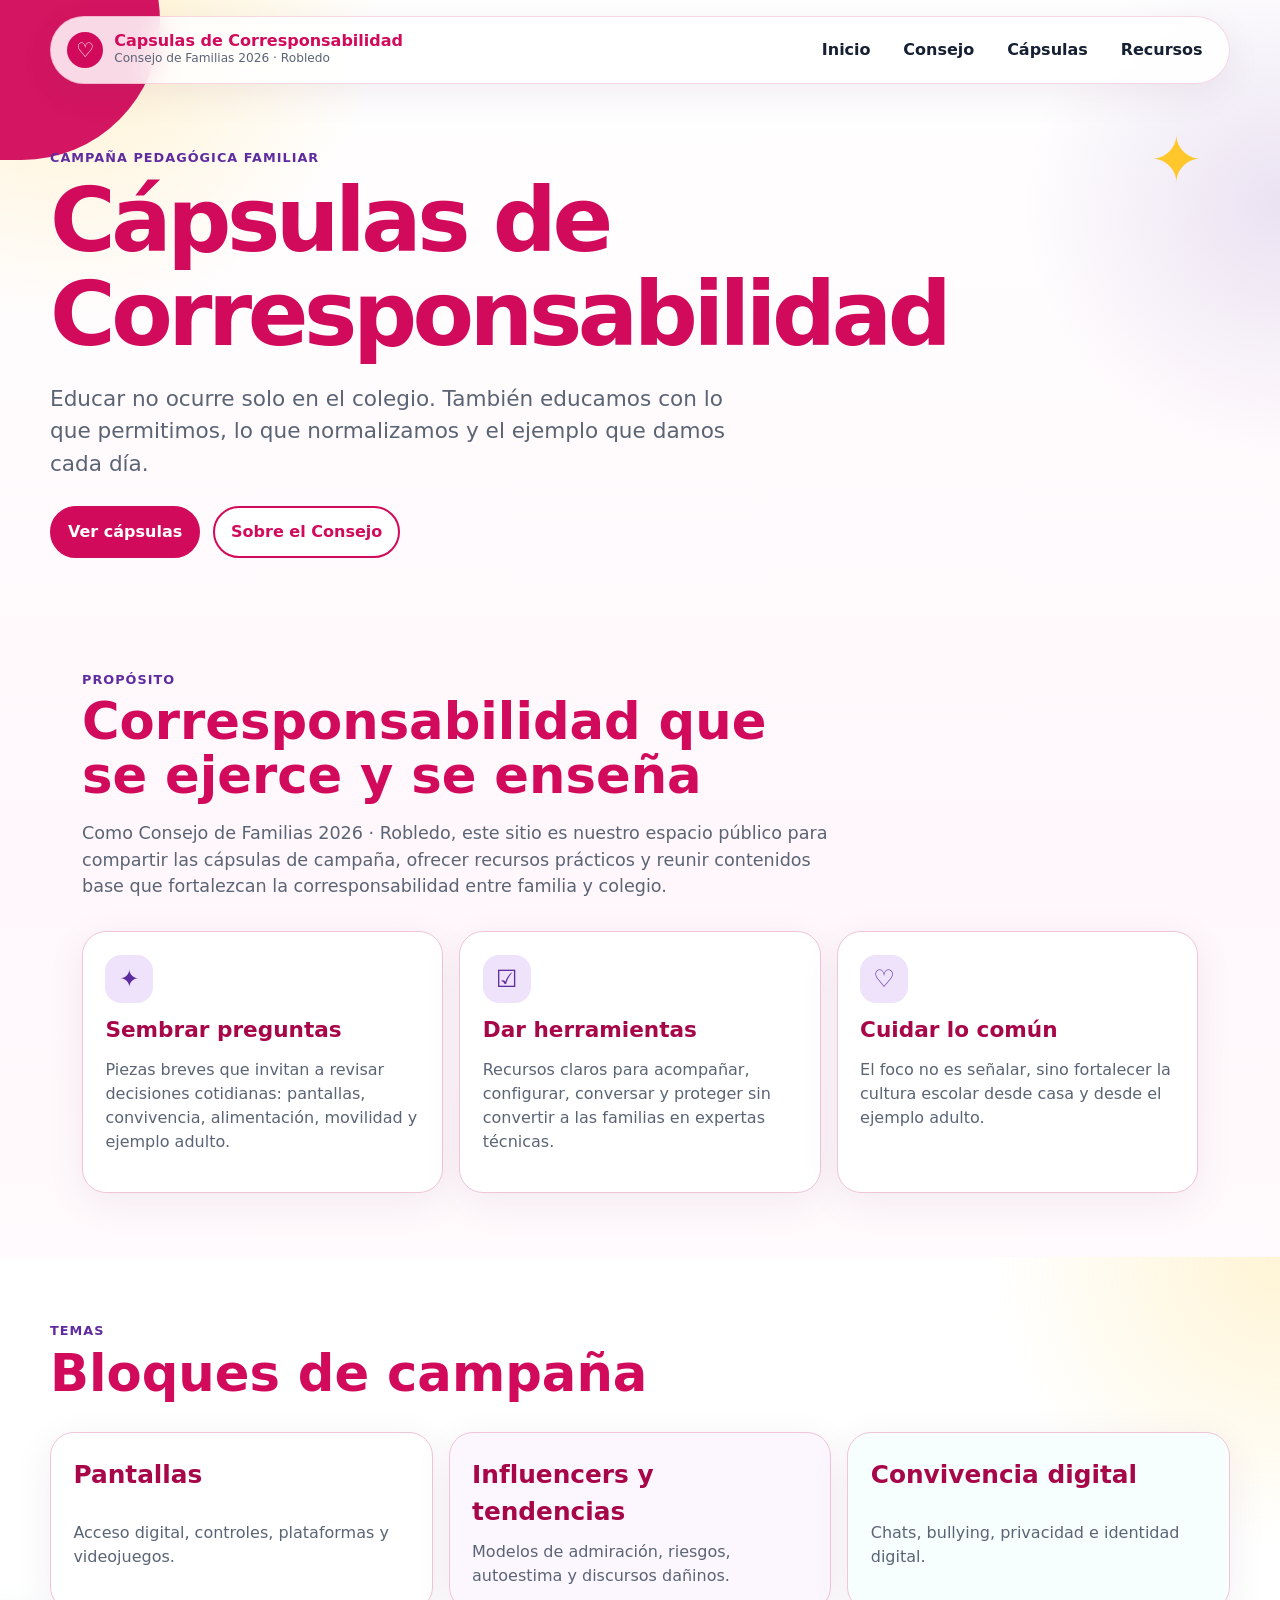
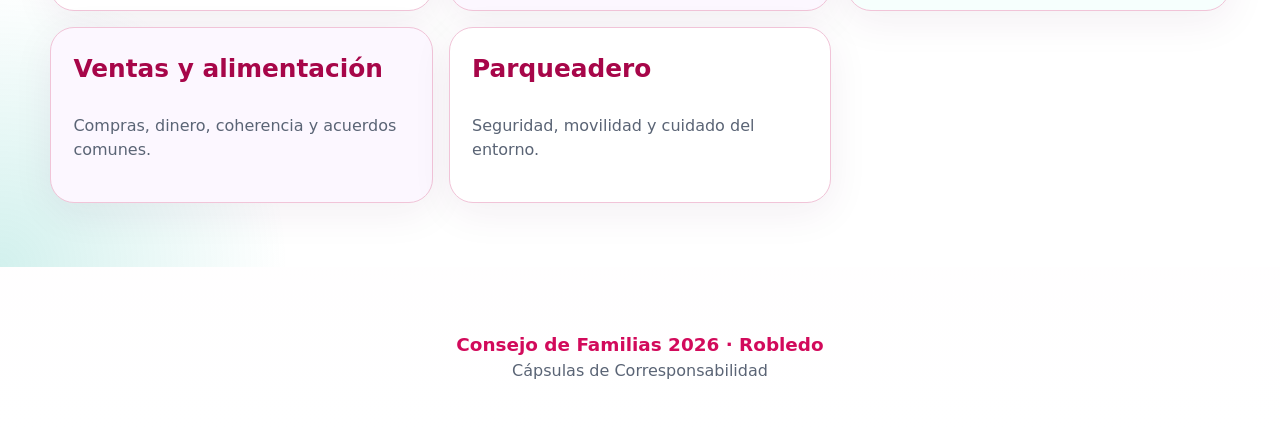
==== index.html @ db0d070a "Primera version de capsulas de conocimiento" ====
<!doctype html>
<html lang="es">
<head>
  <meta charset="utf-8">
  <meta name="viewport" content="width=device-width, initial-scale=1">
  <title>Cápsulas de Corresponsabilidad | Consejo de Familias 2026 · Robledo</title>
  <meta name="description" content="Sitio estático de la campaña Cápsulas de Corresponsabilidad del Consejo de Familias 2026 · Robledo.">
  <link rel="stylesheet" href="styles.css">
  <script defer src="data.js"></script>
  <script defer src="app.js"></script>
</head>
<body>
  <a class="skip-link" href="#contenido">Saltar al contenido</a>

  <header class="site-header">
    <nav class="nav" aria-label="Navegación principal">
      <a class="brand" href="index.html" aria-label="Inicio">
        <span class="brand-mark">♡</span>
        <span>
          <strong>Capsulas de Corresponsabilidad</strong>
          <small>Consejo de Familias 2026 · Robledo</small>
        </span>
      </a>

      <button class="menu-toggle" aria-expanded="false" aria-controls="menu">Menú</button>
      <div id="menu" class="menu">
        <a href="index.html">Inicio</a>
        <a href="consejo.html">Consejo</a>
        <a href="capsulas.html">Cápsulas</a>
        <a href="recursos.html">Recursos</a>
      </div>
    </nav>

    <section class="hero" id="contenido">
      <div class="hero-copy">
        <p class="eyebrow">Campaña pedagógica familiar</p>
        <h1>Cápsulas de Corresponsabilidad</h1>
        <p class="lead">Educar no ocurre solo en el colegio. También educamos con lo que permitimos, lo que normalizamos y el ejemplo que damos cada día.</p>
        <div class="hero-actions">
          <a class="button primary" href="capsulas.html">Ver cápsulas</a>
          <a class="button ghost" href="consejo.html">Sobre el Consejo</a>
        </div>
      </div>
      <!--<div class="hero-card" aria-label="Mensaje destacado">
        <span class="bubble">Hey, familia</span>
        <h2>Educar no ocurre solo en el colegio.</h2>
        <p></p>
      </div>--> <!-- IGNORE -->
    </section>
  </header>

  <main>
    <section class="section">
      <div class="section-heading">
        <p class="eyebrow">Propósito</p>
        <h2>Corresponsabilidad que se ejerce y se enseña</h2>
        <p>Como Consejo de Familias 2026 · Robledo, este sitio es nuestro espacio público para compartir las cápsulas de campaña, ofrecer recursos prácticos y reunir contenidos base que fortalezcan la corresponsabilidad entre familia y colegio.</p>
      </div>
      <div class="feature-grid">
        <article class="feature-card">
          <span class="icon">✦</span>
          <h3>Sembrar preguntas</h3>
          <p>Piezas breves que invitan a revisar decisiones cotidianas: pantallas, convivencia, alimentación, movilidad y ejemplo adulto.</p>
        </article>
        <article class="feature-card">
          <span class="icon">☑</span>
          <h3>Dar herramientas</h3>
          <p>Recursos claros para acompañar, configurar, conversar y proteger sin convertir a las familias en expertas técnicas.</p>
        </article>
        <article class="feature-card">
          <span class="icon">♡</span>
          <h3>Cuidar lo común</h3>
          <p>El foco no es señalar, sino fortalecer la cultura escolar desde casa y desde el ejemplo adulto.</p>
        </article>
      </div>
    </section>

    <section class="section tinted">
      <div class="section-heading">
        <p class="eyebrow">Temas</p>
        <h2>Bloques de campaña</h2>
      </div>
      <div class="topic-grid">
        <a class="topic-card" href="capsulas.html#pantallas"><strong>Pantallas</strong><span>Acceso digital, controles, plataformas y videojuegos.</span></a>
        <a class="topic-card" href="capsulas.html#influencers"><strong>Influencers y tendencias</strong><span>Modelos de admiración, riesgos, autoestima y discursos dañinos.</span></a>
        <a class="topic-card" href="capsulas.html#convivencia"><strong>Convivencia digital</strong><span>Chats, bullying, privacidad e identidad digital.</span></a>
        <a class="topic-card" href="capsulas.html#ventas"><strong>Ventas y alimentación</strong><span>Compras, dinero, coherencia y acuerdos comunes.</span></a>
        <a class="topic-card" href="capsulas.html#parqueadero"><strong>Parqueadero</strong><span>Seguridad, movilidad y cuidado del entorno.</span></a>
      </div>
    </section>
  </main>

  <footer class="footer">
    <strong>Consejo de Familias 2026 · Robledo</strong>
    <span>Cápsulas de Corresponsabilidad</span>
  </footer>
</body>
</html>
---- styles.css ----
:root {
  --magenta: #d20a5b;
  --magenta-dark: #a70649;
  --purple: #5f2ca0;
  --lavender: #eee3fb;
  --green: #45a853;
  --teal: #20b7a7;
  --yellow: #ffc72c;
  --ink: #162033;
  --muted: #5a6475;
  --soft: #fff7fb;
  --border: #f1c4d8;
  --white: #fff;
  --shadow: 0 24px 80px rgba(92, 32, 87, .14);
}

* { box-sizing: border-box; }
html { scroll-behavior: smooth; }
body {
  margin: 0;
  font-family: ui-sans-serif, system-ui, -apple-system, BlinkMacSystemFont, "Segoe UI", sans-serif;
  color: var(--ink);
  background:
    radial-gradient(circle at 5% 0%, rgba(255, 199, 44, .25), transparent 20rem),
    radial-gradient(circle at 100% 10%, rgba(95, 44, 160, .13), transparent 16rem),
    linear-gradient(180deg, #fff, #fff7fb 42%, #fff);
  line-height: 1.5;
}

a { color: inherit; }
img { max-width: 100%; display: block; }

.skip-link {
  position: absolute;
  left: -999px;
  top: 1rem;
  background: var(--magenta);
  color: white;
  padding: .7rem 1rem;
  z-index: 5;
}
.skip-link:focus { left: 1rem; }

.site-header, .page-header {
  position: relative;
  overflow: hidden;
  padding: 1rem clamp(1rem, 3vw, 3rem) 3rem;
}
.site-header::before, .page-header::before {
  content: "";
  position: absolute;
  width: 18rem;
  height: 18rem;
  left: -8rem;
  top: -8rem;
  background: var(--magenta);
  border-radius: 35% 65% 60% 40%;
  opacity: .95;
  z-index: -1;
}
.site-header::after, .page-header::after {
  content: "✦";
  position: absolute;
  right: 6vw;
  top: 7rem;
  color: var(--yellow);
  font-size: 4rem;
  z-index: -1;
}

.nav {
  max-width: 1180px;
  margin: 0 auto;
  display: flex;
  align-items: center;
  justify-content: space-between;
  gap: 1rem;
  background: rgba(255, 255, 255, .84);
  border: 1px solid rgba(210, 10, 91, .16);
  border-radius: 999px;
  padding: .65rem .75rem .65rem 1rem;
  box-shadow: 0 10px 35px rgba(92, 32, 87, .08);
  backdrop-filter: blur(14px);
}
.brand {
  display: inline-flex;
  align-items: center;
  gap: .7rem;
  text-decoration: none;
}
.brand-mark {
  width: 2.25rem;
  height: 2.25rem;
  display: grid;
  place-items: center;
  border-radius: 50%;
  background: var(--magenta);
  color: white;
  font-weight: 900;
  font-size: 1.25rem;
}
.brand strong {
  display: block;
  color: var(--magenta);
  line-height: 1.1;
}
.brand small {
  display: block;
  color: var(--muted);
  font-size: .76rem;
}
.menu {
  display: flex;
  align-items: center;
  gap: .25rem;
}
.menu a {
  text-decoration: none;
  color: var(--ink);
  font-weight: 750;
  padding: .65rem .9rem;
  border-radius: 999px;
}
.menu a:hover, .menu a[aria-current="page"] {
  background: var(--magenta);
  color: white;
}
.menu-toggle {
  display: none;
  border: 0;
  background: var(--magenta);
  color: white;
  border-radius: 999px;
  padding: .65rem .9rem;
  font-weight: 800;
}

.hero {
  max-width: 1180px;
  margin: 4rem auto 0;
  display: grid;
  grid-template-columns: minmax(0, 1.1fr) minmax(280px, .75fr);
  gap: 2rem;
  align-items: center;
}
.eyebrow {
  color: var(--purple);
  font-weight: 900;
  letter-spacing: .08em;
  text-transform: uppercase;
  font-size: .8rem;
  margin: 0 0 .4rem;
}
h1, h2, h3 { line-height: 1.05; margin: 0; }
.hero h1, .page-title h1 {
  font-size: clamp(2.7rem, 7vw, 6.3rem);
  color: var(--magenta);
  letter-spacing: -.05em;
}
.lead, .page-title p {
  color: var(--muted);
  font-size: clamp(1.05rem, 2vw, 1.35rem);
  max-width: 720px;
}
.hero-actions {
  display: flex;
  gap: .8rem;
  flex-wrap: wrap;
  margin-top: 1.6rem;
}
.button {
  display: inline-flex;
  align-items: center;
  justify-content: center;
  min-height: 2.8rem;
  border-radius: 999px;
  padding: .75rem 1rem;
  text-decoration: none;
  font-weight: 900;
  border: 2px solid var(--magenta);
}
.button.primary { background: var(--magenta); color: white; }
.button.ghost { background: white; color: var(--magenta); }

.hero-card {
  position: relative;
  padding: 2rem;
  border-radius: 2rem;
  background:
    radial-gradient(circle at 100% 0%, rgba(255, 199, 44, .45), transparent 8rem),
    linear-gradient(135deg, #fff, #fff0f7);
  border: 1px solid var(--border);
  box-shadow: var(--shadow);
}
.hero-card::after {
  content: "♡";
  position: absolute;
  right: 1rem;
  bottom: .6rem;
  color: var(--magenta);
  font-size: 4rem;
  opacity: .25;
}
.bubble {
  display: inline-flex;
  padding: .35rem .8rem;
  border-radius: 999px;
  background: var(--lavender);
  color: var(--purple);
  font-weight: 900;
  margin-bottom: 1rem;
}
.hero-card h2 {
  font-size: clamp(1.7rem, 4vw, 2.6rem);
  color: var(--magenta-dark);
}
.hero-card p { color: var(--muted); font-size: 1.08rem; }

.page-title {
  max-width: 1180px;
  margin: 4rem auto 0;
}

.section {
  max-width: 1180px;
  margin: 0 auto;
  padding: 4rem clamp(1rem, 3vw, 2rem);
}
.section.tinted {
  max-width: none;
  background:
    radial-gradient(circle at 0% 100%, rgba(32, 183, 167, .2), transparent 18rem),
    radial-gradient(circle at 100% 0%, rgba(255, 199, 44, .2), transparent 18rem),
    #fff;
}
.section.tinted > * { max-width: 1180px; margin-left: auto; margin-right: auto; }

.section-heading {
  max-width: 760px;
  margin-bottom: 2rem;
}
.section-heading h2 {
  font-size: clamp(2rem, 4vw, 3.6rem);
  color: var(--magenta);
}
.section-heading p:not(.eyebrow) { color: var(--muted); font-size: 1.1rem; }

.feature-grid, .topic-grid {
  display: grid;
  grid-template-columns: repeat(3, minmax(0, 1fr));
  gap: 1rem;
}
.feature-card, .topic-card, .content-card, .resource-highlight {
  border-radius: 1.5rem;
  background: white;
  border: 1px solid var(--border);
  padding: 1.4rem;
  box-shadow: 0 10px 40px rgba(92, 32, 87, .07);
}
.feature-card .icon {
  width: 3rem;
  height: 3rem;
  border-radius: 1rem;
  background: var(--lavender);
  color: var(--purple);
  display: grid;
  place-items: center;
  font-size: 1.5rem;
  margin-bottom: 1rem;
}
.feature-card h3, .topic-card strong, .content-card h2, .resource-highlight h2 {
  color: var(--magenta-dark);
  font-size: 1.35rem;
}
.feature-card p, .topic-card span, .content-card p, .resource-highlight p { color: var(--muted); }
.topic-card {
  display: grid;
  gap: .6rem;
  text-decoration: none;
  min-height: 11rem;
}
.topic-card:hover {
  transform: translateY(-3px);
  border-color: var(--magenta);
  transition: .18s ease;
}
.topic-card strong { font-size: 1.55rem; }
.topic-card:nth-child(2n) { background: #fcf7ff; }
.topic-card:nth-child(3n) { background: #f6fffd; }

.subnav {
  position: sticky;
  top: .5rem;
  z-index: 4;
  display: flex;
  gap: .5rem;
  overflow-x: auto;
  padding: .7rem;
  margin: -1rem 0 2rem;
  border-radius: 999px;
  background: rgba(255,255,255,.9);
  border: 1px solid var(--border);
  box-shadow: 0 10px 30px rgba(92, 32, 87, .08);
}
.subnav a {
  flex: 0 0 auto;
  text-decoration: none;
  border-radius: 999px;
  padding: .55rem .85rem;
  background: var(--soft);
  color: var(--magenta-dark);
  font-weight: 850;
}
.subnav a:hover { background: var(--magenta); color: white; }

.category-section {
  scroll-margin-top: 6rem;
  margin-bottom: 4rem;
}
.category-header {
  display: flex;
  justify-content: space-between;
  gap: 1rem;
  align-items: end;
  margin-bottom: 1rem;
  border-bottom: 3px dotted rgba(210, 10, 91, .2);
  padding-bottom: 1rem;
}
.category-header h2 {
  color: var(--magenta);
  font-size: clamp(1.8rem, 4vw, 3.2rem);
}
.category-header span {
  color: var(--purple);
  font-weight: 900;
}
.capsule-grid {
  display: grid;
  grid-template-columns: repeat(3, minmax(0, 1fr));
  gap: 1.2rem;
}
.capsule-card {
  border: 1px solid var(--border);
  border-radius: 1.4rem;
  overflow: hidden;
  background: white;
  box-shadow: 0 12px 45px rgba(92, 32, 87, .08);
}
.capsule-button {
  width: 100%;
  padding: 0;
  border: 0;
  background: white;
  cursor: zoom-in;
}
.capsule-button img {
  width: 100%;
  aspect-ratio: 4 / 5;
  object-fit: cover;
  object-position: top;
}
.capsule-meta {
  padding: 1rem;
}
.capsule-meta h3 {
  font-size: 1.05rem;
  color: var(--magenta-dark);
}
.capsule-meta p {
  color: var(--muted);
  margin: .4rem 0 0;
  font-size: .94rem;
}

.category-actions {
  display: flex;
  justify-content: flex-end;
  margin-top: 1rem;
}

.back-to-top {
  min-height: 2.4rem;
  padding: .55rem .9rem;
}

.image-dialog {
  width: min(94vw, 760px);
  border: 0;
  padding: 0;
  border-radius: 1.2rem;
  background: white;
  box-shadow: var(--shadow);
}
.image-dialog::backdrop {
  background: rgba(22, 32, 51, .74);
}
.image-dialog img {
  width: 100%;
  max-height: 82vh;
  object-fit: contain;
  background: white;
}
.image-dialog p {
  padding: .9rem 1rem 1rem;
  margin: 0;
  color: var(--muted);
  font-weight: 750;
}
.dialog-close {
  position: absolute;
  right: .8rem;
  top: .8rem;
  border: 0;
  width: 2.5rem;
  height: 2.5rem;
  border-radius: 50%;
  background: var(--magenta);
  color: white;
  font-size: 1.8rem;
  line-height: 1;
  cursor: pointer;
  z-index: 3;
}

.content-layout {
  display: grid;
  gap: 1rem;
}
.profile-card {
  display: grid;
  grid-template-columns: 6rem 1fr;
  align-items: center;
  gap: 1rem;
}
.avatar-placeholder {
  width: 6rem;
  height: 6rem;
  display: grid;
  place-items: center;
  border-radius: 50%;
  background: var(--magenta);
  color: white;
  font-weight: 950;
  font-size: 1.6rem;
}

.resource-highlight {
  background:
    radial-gradient(circle at 100% 0%, rgba(255, 199, 44, .35), transparent 9rem),
    #fff;
  margin-bottom: 1rem;
}

.resource-video .embed-wrap {
  margin: 1rem 0 1.1rem;
  max-width: 540px;
  border-radius: 1rem;
  overflow: hidden;
  border: 1px solid var(--border);
  background: #fff;
}

.resource-video .instagram-frame {
  width: 100%;
  height: 700px;
  border: 0;
  display: block;
}

.footer {
  margin-top: 2rem;
  padding: 2rem 1rem 3rem;
  text-align: center;
  color: var(--muted);
}
.footer strong {
  display: block;
  color: var(--magenta);
  font-size: 1.15rem;
}

@media (max-width: 860px) {
  .menu-toggle { display: inline-flex; }
  .menu {
    display: none;
    position: absolute;
    left: 1rem;
    right: 1rem;
    top: 5rem;
    background: white;
    border: 1px solid var(--border);
    border-radius: 1.2rem;
    padding: .7rem;
    box-shadow: var(--shadow);
    flex-direction: column;
    align-items: stretch;
    z-index: 10;
  }
  .menu.open { display: flex; }
  .hero { grid-template-columns: 1fr; margin-top: 3rem; }
  .feature-grid, .topic-grid, .capsule-grid { grid-template-columns: 1fr; }
  .category-header { align-items: start; flex-direction: column; }
  .profile-card { grid-template-columns: 1fr; }
  .resource-video .instagram-frame { height: 620px; }
}

@media (min-width: 861px) and (max-width: 1100px) {
  .capsule-grid { grid-template-columns: repeat(2, minmax(0, 1fr)); }
  .feature-grid, .topic-grid { grid-template-columns: repeat(2, minmax(0, 1fr)); }
}
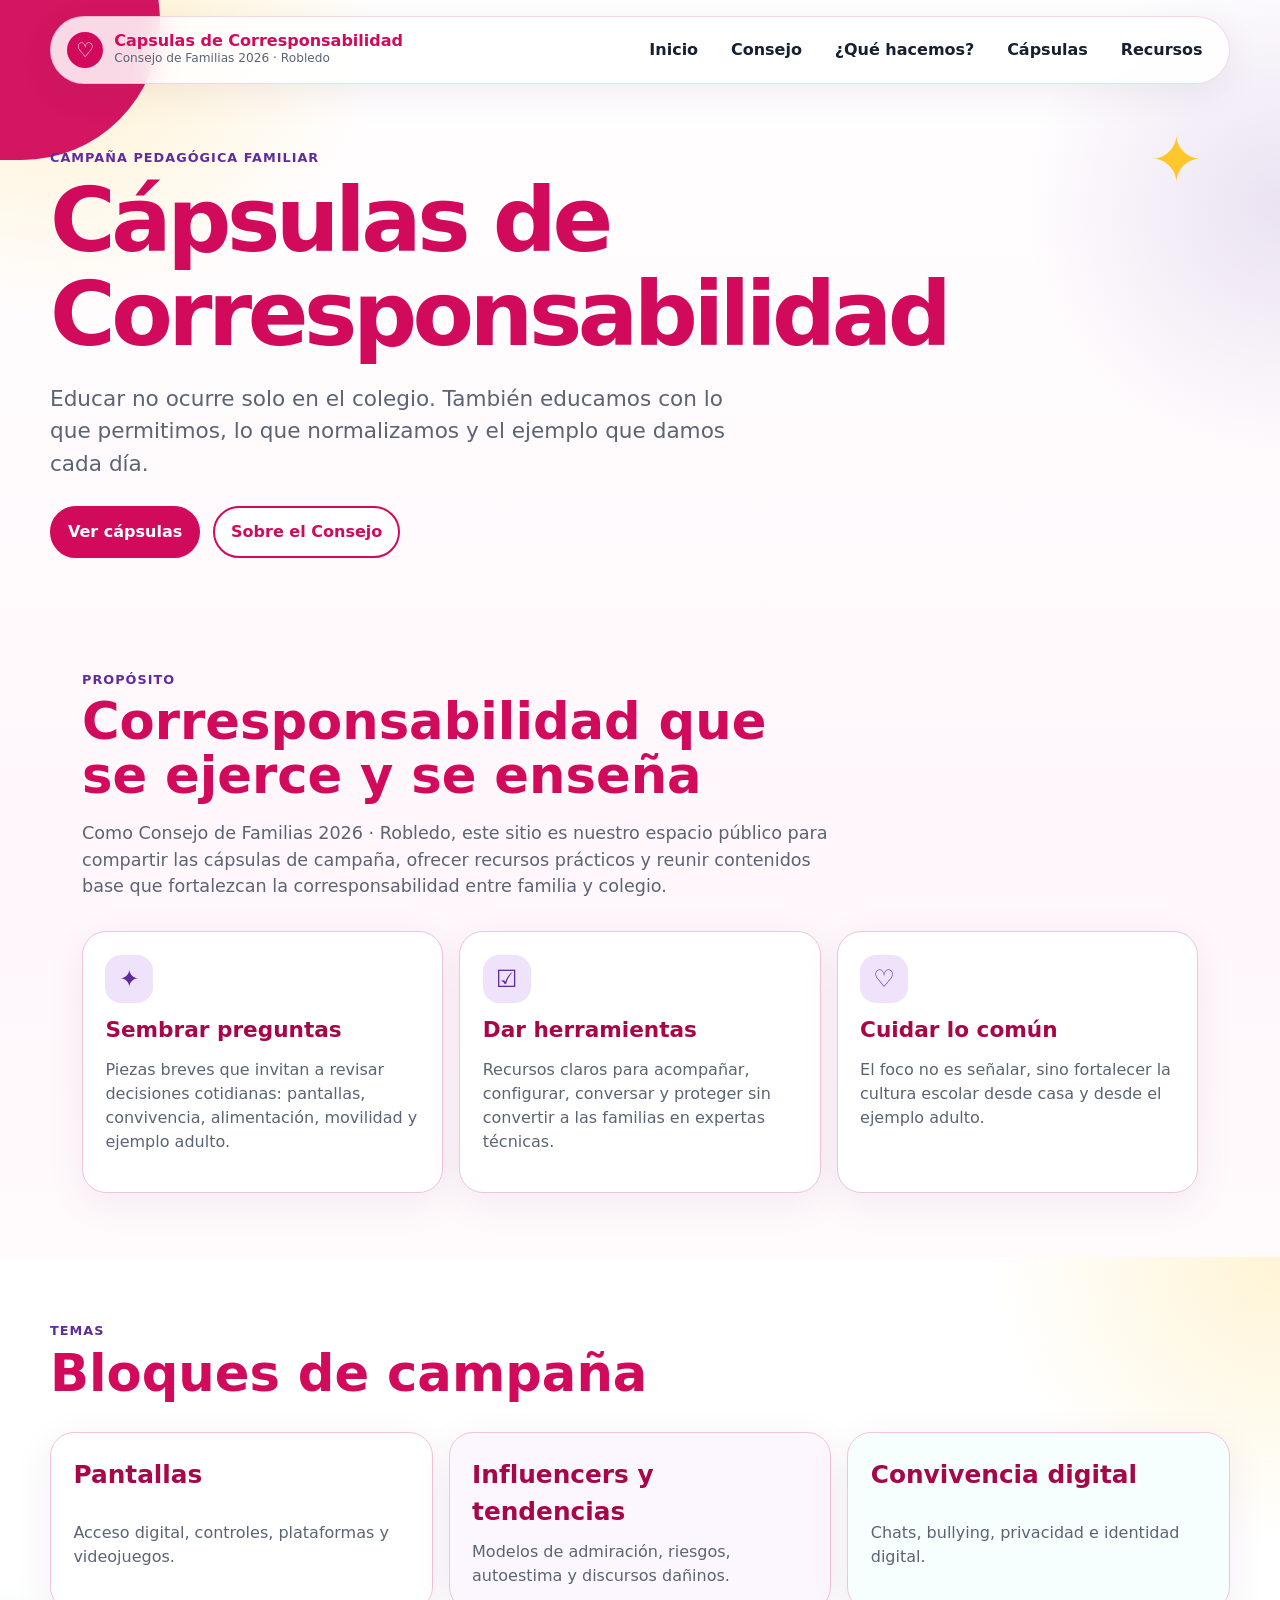
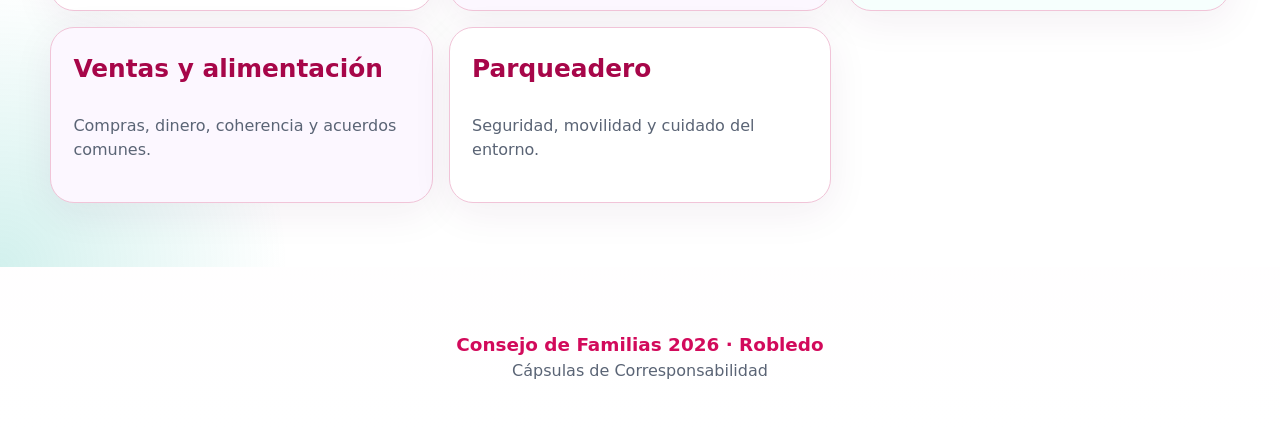
==== commit 92e3ba06: "Agregar sección ¿Qué hacemos? con timeline dinámico y analítica básica" ====
--- a/index.html
+++ b/index.html
@@ -6,6 +6,7 @@
   <title>Cápsulas de Corresponsabilidad | Consejo de Familias 2026 · Robledo</title>
   <meta name="description" content="Sitio estático de la campaña Cápsulas de Corresponsabilidad del Consejo de Familias 2026 · Robledo.">
   <link rel="stylesheet" href="styles.css">
+  <script defer src="analytics.js"></script>
   <script defer src="data.js"></script>
   <script defer src="app.js"></script>
 </head>
@@ -26,6 +27,7 @@
       <div id="menu" class="menu">
         <a href="index.html">Inicio</a>
         <a href="consejo.html">Consejo</a>
+        <a href="acciones.html">¿Qué hacemos?</a>
         <a href="capsulas.html">Cápsulas</a>
         <a href="recursos.html">Recursos</a>
       </div>
--- a/styles.css
+++ b/styles.css
@@ -378,6 +378,43 @@
   margin-top: 1rem;
 }
 
+.capsule-release-note {
+  position: relative;
+  margin: 0 auto 2.25rem;
+  max-width: 860px;
+  padding: 1rem 2.2rem;
+  border-radius: 1rem;
+  border: 1px solid rgba(255, 255, 255, .28);
+  background: linear-gradient(135deg, var(--magenta-dark), var(--magenta));
+  box-shadow: 0 16px 34px rgba(92, 32, 87, .24);
+}
+
+.capsule-release-note p {
+  margin: 0;
+  text-align: center;
+  color: #fff;
+  font-weight: 700;
+}
+
+.capsule-release-note::before,
+.capsule-release-note::after {
+  position: absolute;
+  top: 50%;
+  transform: translateY(-50%);
+  color: rgba(255, 255, 255, .9);
+  font-size: 1.15rem;
+}
+
+.capsule-release-note::before {
+  content: "♡";
+  left: .99rem;
+}
+
+.capsule-release-note::after {
+  content: "♡";
+  right: .99rem;
+}
+
 .back-to-top {
   min-height: 2.4rem;
   padding: .55rem .9rem;
@@ -465,6 +502,93 @@
   height: 700px;
   border: 0;
   display: block;
+}
+
+.timeline-shell {
+  position: relative;
+}
+
+.timeline {
+  position: relative;
+  display: grid;
+  gap: 1rem;
+  padding-left: 3rem;
+  max-width: 920px;
+}
+
+.timeline::before {
+  content: "";
+  position: absolute;
+  left: 1.05rem;
+  top: .6rem;
+  bottom: .6rem;
+  width: 4px;
+  border-radius: 999px;
+  background: linear-gradient(180deg, var(--magenta), var(--purple) 55%, var(--teal));
+  box-shadow: 0 0 0 6px rgba(210, 10, 91, .05);
+}
+
+.timeline-item {
+  position: relative;
+  display: grid;
+  grid-template-columns: auto 1fr;
+  column-gap: 1rem;
+  align-items: start;
+}
+
+.timeline-dot {
+  position: relative;
+  z-index: 1;
+  width: 2rem;
+  height: 2rem;
+  margin-top: 1.4rem;
+  border-radius: 50%;
+  border: 5px solid #ffd9ea;
+  background: var(--magenta);
+  box-shadow: 0 10px 20px rgba(92, 32, 87, .2);
+}
+
+.timeline-card {
+  position: relative;
+  border-radius: 1.4rem;
+  background:
+    radial-gradient(circle at 92% 0%, rgba(255, 199, 44, .38), transparent 9rem),
+    linear-gradient(145deg, #fff, #fff4fa);
+  border: 1px solid var(--border);
+  box-shadow: 0 14px 36px rgba(92, 32, 87, .1);
+  padding: 1.15rem 1.2rem 1.2rem;
+  transform: translateX(0);
+  transition: transform .2s ease, box-shadow .2s ease;
+}
+
+.timeline-card:hover {
+  transform: translateX(4px);
+  box-shadow: 0 20px 42px rgba(92, 32, 87, .15);
+}
+
+.timeline-date {
+  display: inline-flex;
+  margin: 0 0 .55rem;
+  padding: .3rem .7rem;
+  border-radius: 999px;
+  background: var(--lavender);
+  color: var(--purple);
+  font-weight: 900;
+  font-size: .78rem;
+  text-transform: uppercase;
+  letter-spacing: .05em;
+}
+
+.timeline-card h2 {
+  margin: 0 0 .45rem;
+  color: var(--magenta-dark);
+  font-size: clamp(1.2rem, 2.5vw, 1.65rem);
+  letter-spacing: -.01em;
+}
+
+.timeline-card p {
+  margin: 0;
+  color: var(--muted);
 }
 
 .footer {
@@ -502,6 +626,23 @@
   .category-header { align-items: start; flex-direction: column; }
   .profile-card { grid-template-columns: 1fr; }
   .resource-video .instagram-frame { height: 620px; }
+
+  .timeline {
+    padding-left: 0;
+    gap: .85rem;
+  }
+  .timeline::before {
+    left: .95rem;
+  }
+  .timeline-item {
+    grid-template-columns: 2rem 1fr;
+    column-gap: .75rem;
+  }
+  .timeline-dot {
+    margin-top: 1.2rem;
+    width: 1.85rem;
+    height: 1.85rem;
+  }
 }
 
 @media (min-width: 861px) and (max-width: 1100px) {
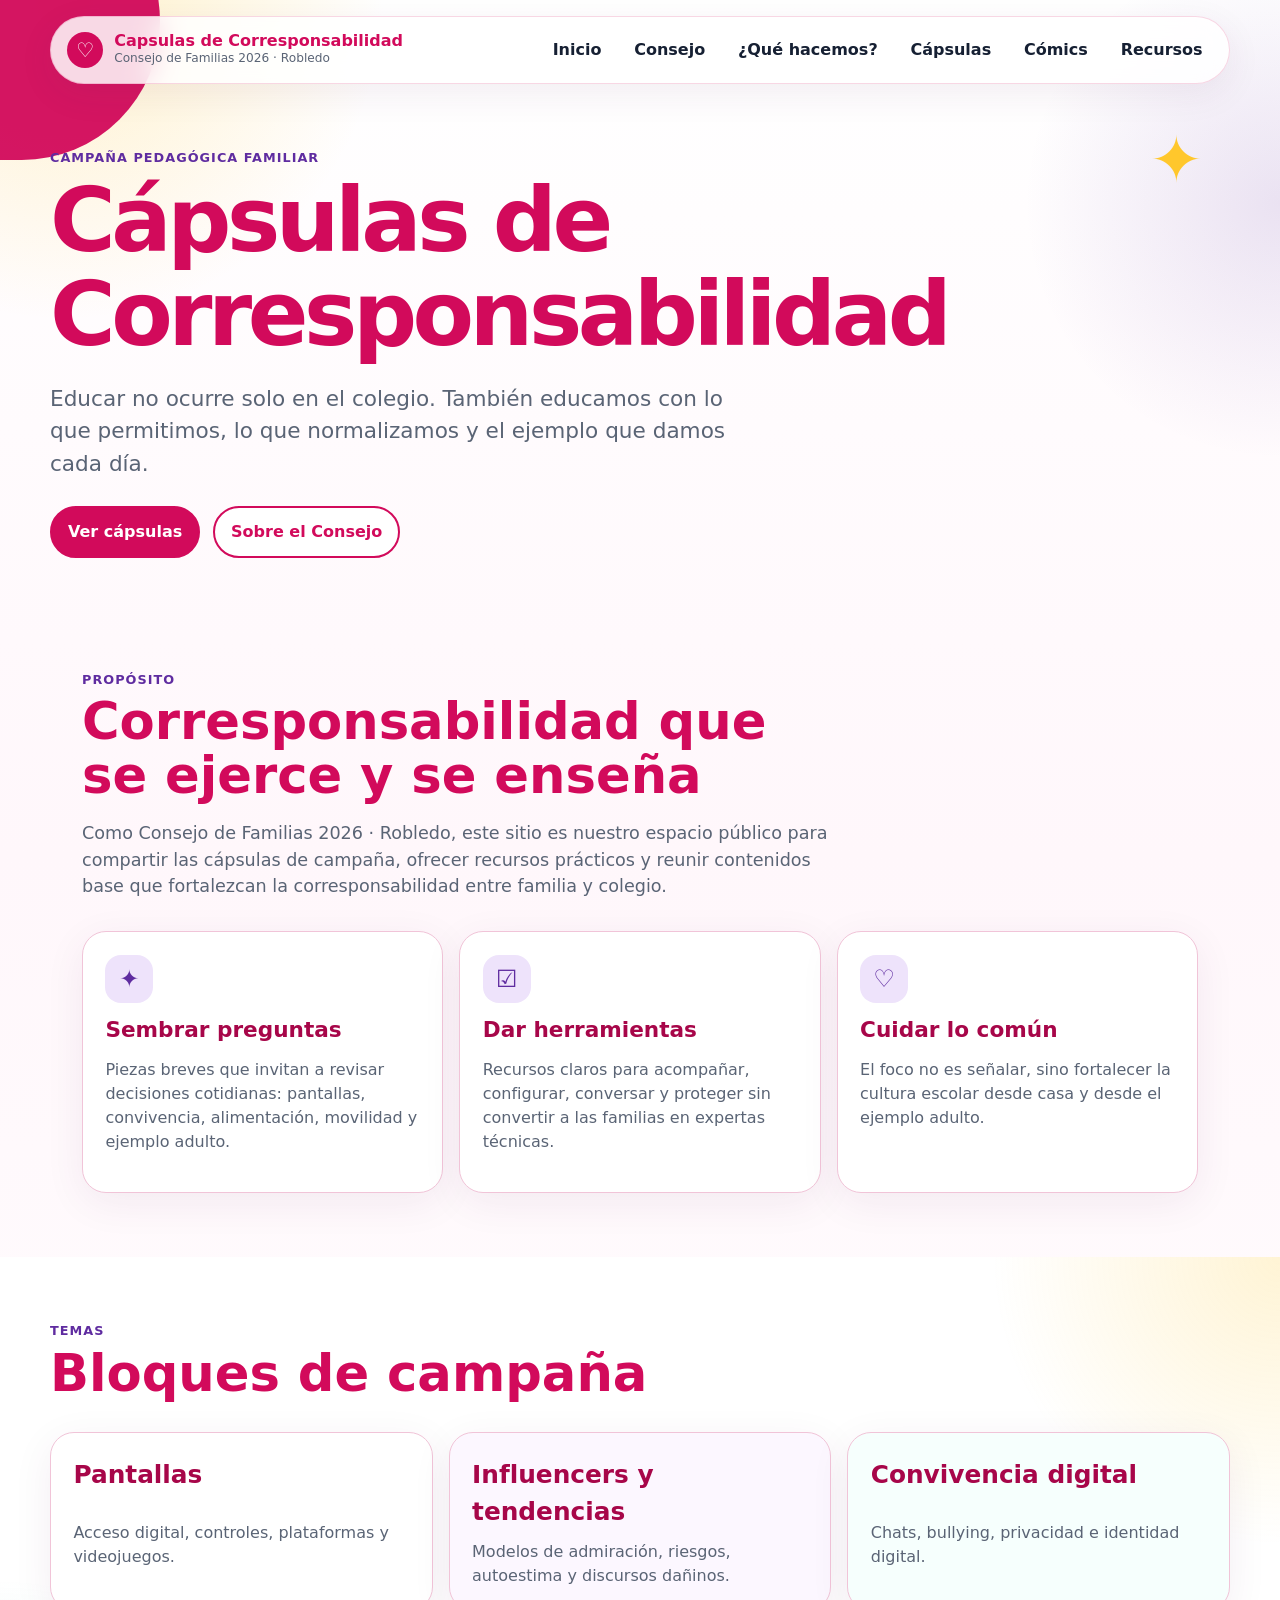
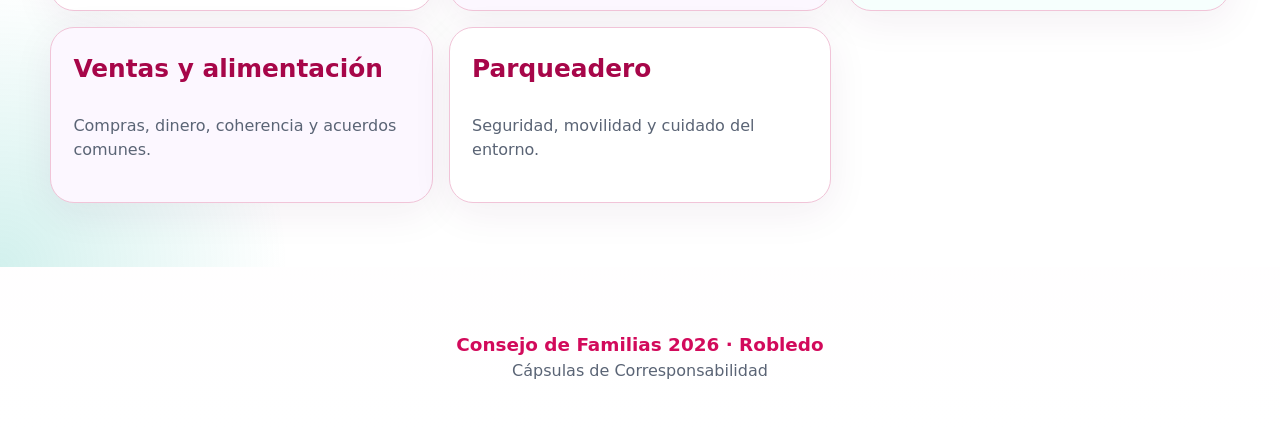
==== commit ab35f157: "Agregar nueva zona de comics y unificar menu" ====
--- a/index.html
+++ b/index.html
@@ -29,6 +29,7 @@
         <a href="consejo.html">Consejo</a>
         <a href="acciones.html">¿Qué hacemos?</a>
         <a href="capsulas.html">Cápsulas</a>
+        <a href="comics.html">Cómics</a>
         <a href="recursos.html">Recursos</a>
       </div>
     </nav>
--- a/styles.css
+++ b/styles.css
@@ -313,6 +313,69 @@
 }
 .subnav a:hover { background: var(--magenta); color: white; }
 
+.capsule-search {
+  margin: 0 0 1rem;
+  padding: 1rem;
+  border-radius: 1.2rem;
+  border: 1px solid var(--border);
+  background:
+    radial-gradient(circle at 100% 0%, rgba(255, 199, 44, .3), transparent 7rem),
+    #fff;
+  box-shadow: 0 12px 35px rgba(92, 32, 87, .07);
+}
+
+.capsule-search label {
+  display: block;
+  color: var(--magenta-dark);
+  font-weight: 900;
+  margin-bottom: .55rem;
+}
+
+.capsule-search-row {
+  display: grid;
+  grid-template-columns: 1fr;
+}
+
+.capsule-search input {
+  width: 100%;
+  border: 1px solid rgba(210, 10, 91, .3);
+  border-radius: 999px;
+  background: #fff;
+  padding: .8rem 1rem;
+  font: inherit;
+  color: var(--ink);
+}
+
+.capsule-search input:focus {
+  outline: 3px solid rgba(95, 44, 160, .25);
+  border-color: var(--magenta);
+}
+
+.capsule-search-status {
+  margin: .6rem 0 0;
+  color: var(--muted);
+  font-weight: 700;
+  min-height: 1.2rem;
+}
+
+.capsule-empty {
+  border: 1px solid var(--border);
+  border-radius: 1.2rem;
+  background: #fff;
+  padding: 1.2rem;
+  box-shadow: 0 10px 30px rgba(92, 32, 87, .08);
+}
+
+.capsule-empty h2 {
+  color: var(--magenta-dark);
+  font-size: clamp(1.25rem, 2.4vw, 1.75rem);
+}
+
+.capsule-empty p {
+  margin: .5rem 0 0;
+  color: var(--muted);
+}
+
 .category-section {
   scroll-margin-top: 6rem;
   margin-bottom: 4rem;
@@ -362,9 +425,28 @@
 .capsule-meta {
   padding: 1rem;
 }
+.capsule-meta-head {
+  display: flex;
+  align-items: center;
+  justify-content: space-between;
+  gap: .6rem;
+}
 .capsule-meta h3 {
   font-size: 1.05rem;
   color: var(--magenta-dark);
+}
+.capsule-date {
+  flex: 0 0 auto;
+  font-size: .72rem;
+  font-weight: 850;
+  letter-spacing: .03em;
+  text-transform: uppercase;
+  color: var(--purple);
+  background: var(--lavender);
+  border: 1px solid rgba(95, 44, 160, .2);
+  border-radius: 999px;
+  padding: .2rem .5rem;
+  line-height: 1;
 }
 .capsule-meta p {
   color: var(--muted);
@@ -589,6 +671,244 @@
 .timeline-card p {
   margin: 0;
   color: var(--muted);
+}
+
+.timeline-card .timeline-highlight {
+  margin-top: 1.25rem;
+  padding: .8rem .95rem;
+  border: 1px solid var(--magenta-dark);
+  border-left: 4px solid var(--magenta-dark);
+  border-radius: .75rem;
+  background: #fff;
+  color: #465066;
+  font-weight: 700;
+  font-size: 1.02rem;
+  line-height: 1.45;
+  box-shadow: 0 8px 22px rgba(92, 32, 87, .08);
+}
+
+.comic-hero {
+  position: relative;
+  overflow: hidden;
+  border-radius: 2rem;
+  padding: clamp(1.5rem, 4vw, 3rem);
+  background:
+    radial-gradient(circle at 100% 0%, rgba(255, 199, 44, .35), transparent 12rem),
+    radial-gradient(circle at 0% 100%, rgba(32, 183, 167, .18), transparent 14rem),
+    linear-gradient(135deg, #fff, #fff4fa);
+  border: 1px solid rgba(210, 10, 91, .18);
+  box-shadow: 0 24px 80px rgba(92, 32, 87, .12);
+  margin-bottom: 2rem;
+}
+
+.comic-hero::after {
+  content: "♡";
+  position: absolute;
+  right: clamp(1rem, 3vw, 2rem);
+  bottom: .4rem;
+  font-size: clamp(4rem, 10vw, 8rem);
+  color: var(--magenta, #d20a5b);
+  opacity: .12;
+  line-height: 1;
+}
+
+.comic-hero h2 {
+  color: var(--magenta, #d20a5b);
+  font-size: clamp(2rem, 5vw, 4.2rem);
+  letter-spacing: -.04em;
+  margin-bottom: .75rem;
+  max-width: 820px;
+}
+
+.comic-hero p {
+  color: var(--muted, #5a6475);
+  font-size: clamp(1rem, 2vw, 1.2rem);
+  max-width: 780px;
+  margin: 0;
+}
+
+.comic-toolbar {
+  display: flex;
+  gap: .75rem;
+  flex-wrap: wrap;
+  align-items: center;
+  justify-content: space-between;
+  margin: 1.5rem 0 2rem;
+  padding: .85rem;
+  border-radius: 999px;
+  border: 1px solid rgba(210, 10, 91, .18);
+  background: rgba(255, 255, 255, .86);
+  box-shadow: 0 10px 30px rgba(92, 32, 87, .08);
+}
+
+.comic-filter {
+  border: 1px solid rgba(210, 10, 91, .25);
+  border-radius: 999px;
+  min-height: 2.6rem;
+  padding: .7rem 1rem;
+  flex: 1 1 260px;
+  font: inherit;
+  color: var(--ink, #162033);
+  outline: none;
+}
+
+.comic-filter:focus {
+  border-color: var(--magenta, #d20a5b);
+  box-shadow: 0 0 0 4px rgba(210, 10, 91, .12);
+}
+
+.comic-count {
+  color: var(--purple, #5f2ca0);
+  font-weight: 900;
+  padding: 0 .8rem;
+}
+
+.comic-grid {
+  display: grid;
+  grid-template-columns: repeat(2, minmax(0, 1fr));
+  gap: clamp(1rem, 2.5vw, 1.5rem);
+  align-items: start;
+}
+
+.comic-card {
+  background: #fff;
+  border: 1px solid rgba(210, 10, 91, .18);
+  border-radius: 1.5rem;
+  overflow: hidden;
+  box-shadow: 0 18px 55px rgba(92, 32, 87, .10);
+}
+
+.comic-cover-button {
+  width: 100%;
+  border: 0;
+  padding: 0;
+  background: #fff;
+  cursor: zoom-in;
+  display: block;
+}
+
+.comic-cover-button img {
+  width: 100%;
+  aspect-ratio: 1000 / 1414;
+  object-fit: cover;
+  object-position: top;
+  transition: transform .22s ease;
+}
+
+.comic-cover-button:hover img {
+  transform: scale(1.015);
+}
+
+.comic-body {
+  padding: 1.2rem;
+}
+
+.comic-kicker {
+  display: inline-flex;
+  align-items: center;
+  gap: .35rem;
+  padding: .35rem .75rem;
+  border-radius: 999px;
+  background: var(--lavender, #eee3fb);
+  color: var(--purple, #5f2ca0);
+  font-weight: 900;
+  font-size: .8rem;
+  margin-bottom: .75rem;
+}
+
+.comic-body h3 {
+  color: var(--magenta-dark, #a70649);
+  font-size: clamp(1.35rem, 2.5vw, 1.8rem);
+  margin-bottom: .5rem;
+}
+
+.comic-body p {
+  color: var(--muted, #5a6475);
+  margin: 0 0 1rem;
+}
+
+.comic-actions {
+  display: flex;
+  gap: .6rem;
+  flex-wrap: wrap;
+}
+
+.comic-actions a,
+.comic-actions button {
+  border: 2px solid var(--magenta, #d20a5b);
+  border-radius: 999px;
+  padding: .65rem .9rem;
+  font: inherit;
+  font-weight: 900;
+  text-decoration: none;
+  cursor: pointer;
+}
+
+.comic-actions a {
+  background: var(--magenta, #d20a5b);
+  color: #fff;
+}
+
+.comic-actions button {
+  background: #fff;
+  color: var(--magenta, #d20a5b);
+}
+
+.comic-note {
+  margin-top: 2rem;
+  padding: 1.2rem;
+  border-radius: 1.4rem;
+  background: #fff;
+  border: 1px dashed rgba(210, 10, 91, .35);
+  color: var(--muted, #5a6475);
+}
+
+.comic-note strong {
+  color: var(--magenta-dark, #a70649);
+}
+
+.comic-dialog {
+  width: min(95vw, 860px);
+  max-height: 94vh;
+  border: 0;
+  padding: 0;
+  border-radius: 1.2rem;
+  background: #fff;
+  box-shadow: 0 24px 80px rgba(0,0,0,.35);
+}
+
+.comic-dialog::backdrop {
+  background: rgba(22, 32, 51, .78);
+}
+
+.comic-dialog img {
+  width: 100%;
+  max-height: 88vh;
+  object-fit: contain;
+  background: white;
+}
+
+.comic-dialog figcaption {
+  padding: .85rem 1rem 1rem;
+  color: var(--muted, #5a6475);
+  font-weight: 800;
+  text-align: center;
+}
+
+.comic-dialog-close {
+  position: absolute;
+  top: .75rem;
+  right: .75rem;
+  width: 2.6rem;
+  height: 2.6rem;
+  border: 0;
+  border-radius: 999px;
+  background: var(--magenta, #d20a5b);
+  color: white;
+  font-size: 1.8rem;
+  line-height: 1;
+  cursor: pointer;
+  z-index: 3;
 }
 
 .footer {
@@ -643,6 +963,18 @@
     width: 1.85rem;
     height: 1.85rem;
   }
+
+  .comic-grid {
+    grid-template-columns: 1fr;
+  }
+
+  .comic-toolbar {
+    border-radius: 1.2rem;
+  }
+
+  .comic-count {
+    width: 100%;
+  }
 }
 
 @media (min-width: 861px) and (max-width: 1100px) {
